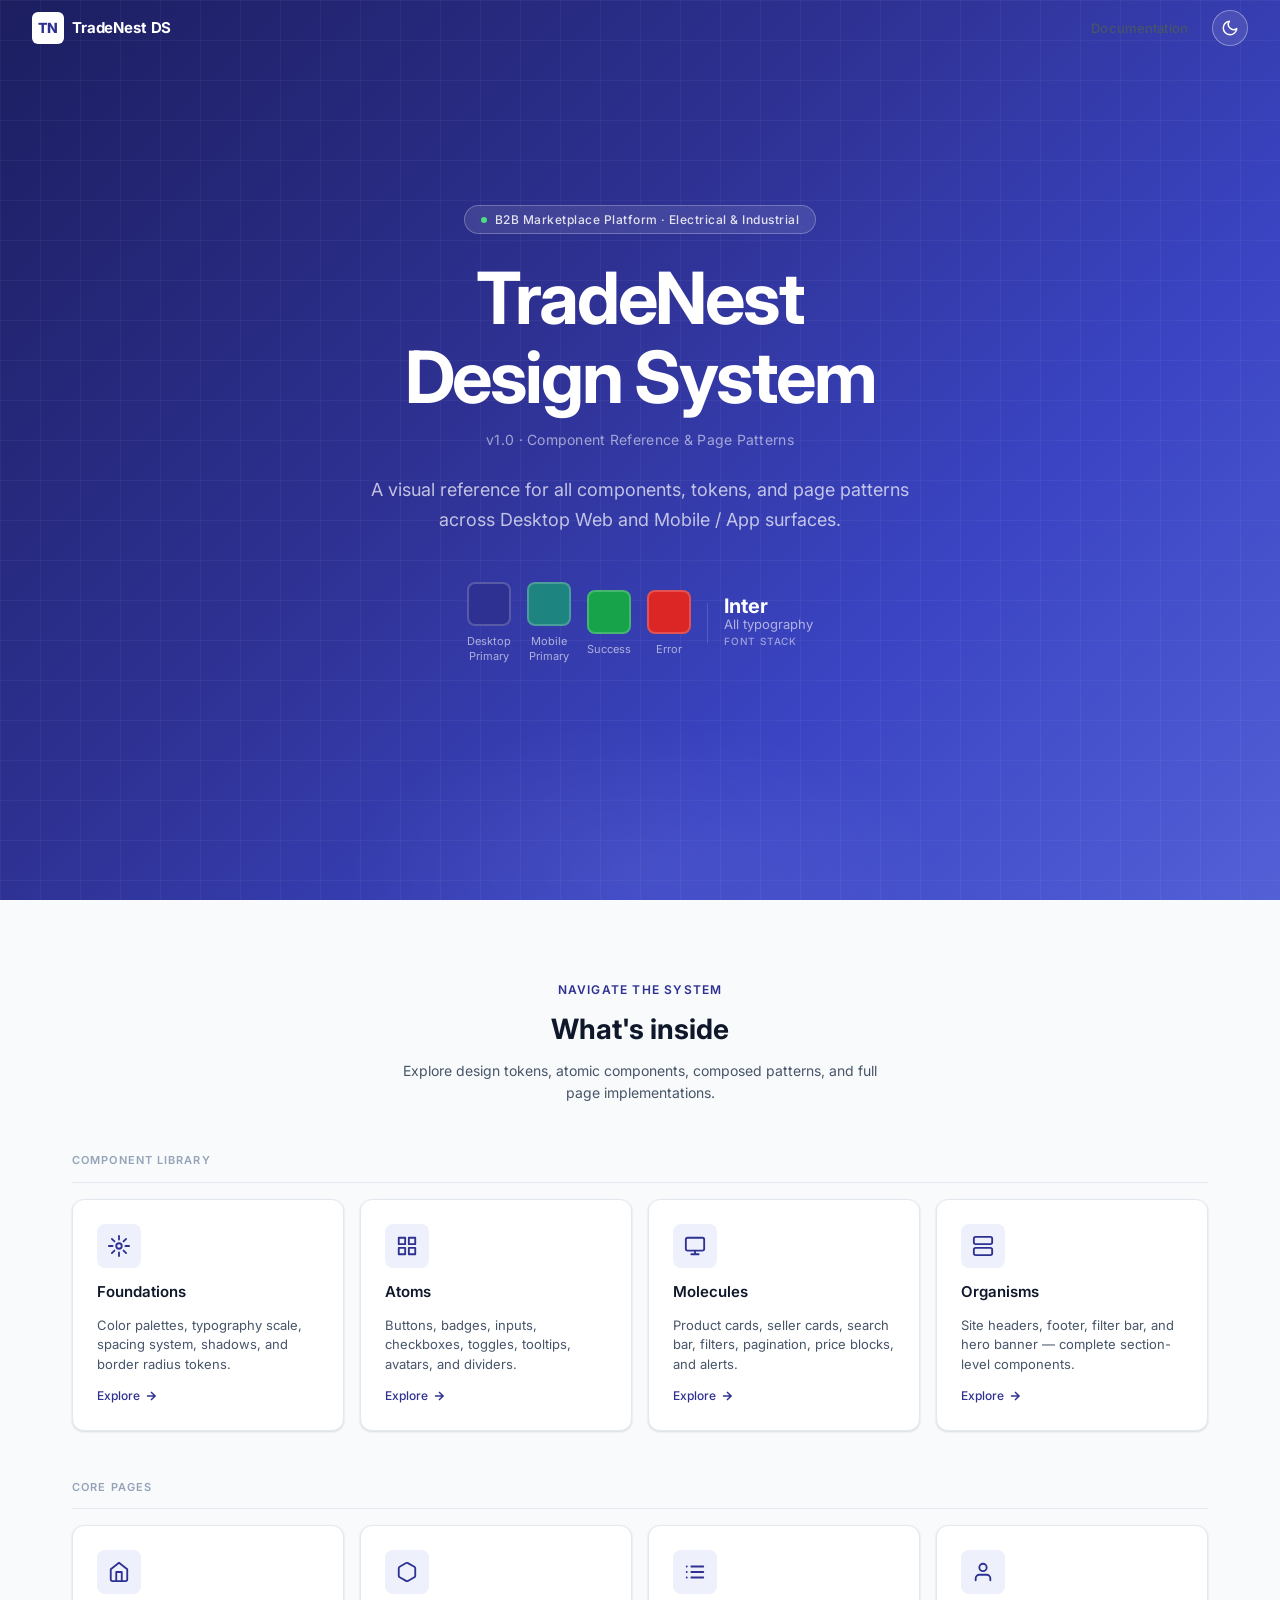
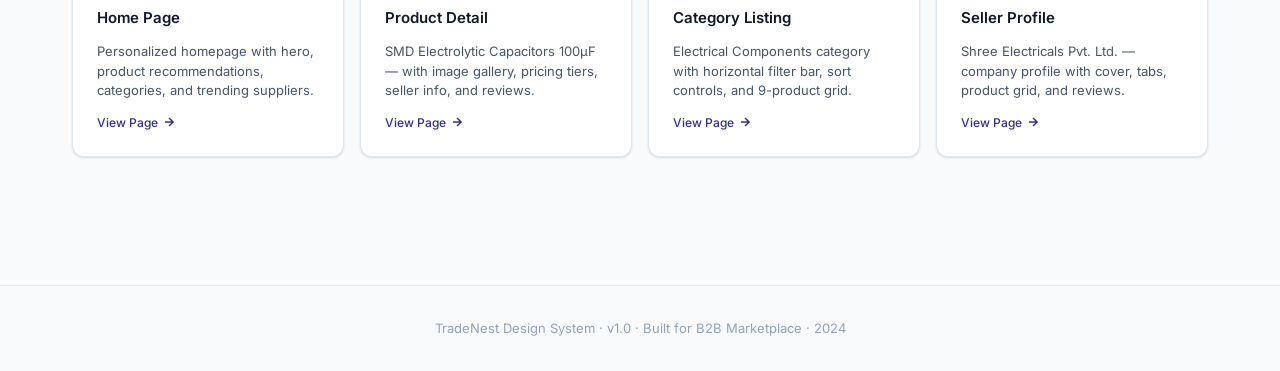
==== index.html @ 44600feb "Design System v1.0" ====
<!DOCTYPE html>
<html lang="en">
<head>
  <meta charset="UTF-8" />
  <meta name="viewport" content="width=device-width, initial-scale=1.0" />
  <title>TradeNest Design System v1.0</title>
  <link rel="stylesheet" href="shared/tokens.css" />
  <style>
    /* ── Cover page styles ─────────────────────────────── */
    body {
      min-height: 100vh;
      display: flex;
      flex-direction: column;
    }

    /* Top bar */
    .cover-bar {
      position: fixed;
      top: 0; left: 0; right: 0;
      height: 56px;
      background: transparent;
      display: flex;
      align-items: center;
      justify-content: space-between;
      padding: 0 var(--space-8);
      z-index: 100;
    }

    .cover-bar-logo {
      display: flex;
      align-items: center;
      gap: var(--space-2);
      text-decoration: none;
    }

    .cover-bar-logo-icon {
      width: 32px; height: 32px;
      background: #fff;
      border-radius: var(--radius-md);
      display: flex; align-items: center; justify-content: center;
      font-family: var(--font-heading);
      font-size: 14px; font-weight: 800;
      color: var(--color-primary);
    }

    .cover-bar-logo-text {
      font-family: var(--font-heading);
      font-size: 15px; font-weight: 700;
      color: #fff;
      letter-spacing: -0.01em;
    }

    .cover-bar-right {
      display: flex;
      align-items: center;
      gap: var(--space-3);
    }

    .cover-theme-toggle {
      width: 36px; height: 36px;
      border-radius: var(--radius-full);
      border: 1.5px solid rgba(255,255,255,0.35);
      background: rgba(255,255,255,0.1);
      color: #fff;
      display: flex; align-items: center; justify-content: center;
      cursor: pointer;
      transition: all var(--transition-fast);
      backdrop-filter: blur(4px);
    }

    .cover-theme-toggle:hover {
      background: rgba(255,255,255,0.2);
    }

    /* Hero */
    .cover-hero {
      min-height: 100vh;
      background: linear-gradient(135deg, #1c1e60 0%, #2e3192 40%, #3b45c4 70%, #5360d6 100%);
      display: flex;
      flex-direction: column;
      align-items: center;
      justify-content: center;
      text-align: center;
      padding: var(--space-20) var(--space-8) var(--space-12);
      position: relative;
      overflow: hidden;
    }

    /* Background grid decoration */
    .cover-hero::before {
      content: '';
      position: absolute;
      inset: 0;
      background-image:
        linear-gradient(rgba(255,255,255,0.04) 1px, transparent 1px),
        linear-gradient(90deg, rgba(255,255,255,0.04) 1px, transparent 1px);
      background-size: 40px 40px;
    }

    .cover-hero::after {
      content: '';
      position: absolute;
      bottom: -120px; left: 50%; transform: translateX(-50%);
      width: 600px; height: 300px;
      background: radial-gradient(ellipse, rgba(255,255,255,0.06) 0%, transparent 70%);
      border-radius: 50%;
    }

    .cover-badge {
      display: inline-flex;
      align-items: center;
      gap: var(--space-2);
      padding: var(--space-1) var(--space-4);
      border-radius: var(--radius-full);
      border: 1px solid rgba(255,255,255,0.25);
      background: rgba(255,255,255,0.1);
      font-size: 12px;
      font-weight: 500;
      color: rgba(255,255,255,0.85);
      letter-spacing: 0.04em;
      margin-bottom: var(--space-6);
      backdrop-filter: blur(4px);
      position: relative;
    }

    .cover-badge-dot {
      width: 6px; height: 6px;
      border-radius: 50%;
      background: #4ade80;
      animation: pulse 2s ease-in-out infinite;
    }

    @keyframes pulse {
      0%, 100% { opacity: 1; transform: scale(1); }
      50% { opacity: 0.6; transform: scale(0.85); }
    }

    .cover-title {
      font-family: var(--font-heading);
      font-size: clamp(40px, 6vw, 72px);
      font-weight: 700;
      color: #fff;
      letter-spacing: -0.03em;
      line-height: 1.1;
      margin-bottom: var(--space-3);
      position: relative;
    }

    .cover-version {
      font-size: 14px;
      font-weight: 400;
      color: rgba(255,255,255,0.55);
      letter-spacing: 0.02em;
      margin-bottom: var(--space-6);
      font-family: var(--font-body);
      position: relative;
    }

    .cover-subtitle {
      font-size: clamp(15px, 1.5vw, 18px);
      color: rgba(255,255,255,0.7);
      max-width: 560px;
      line-height: 1.65;
      margin-bottom: var(--space-12);
      font-family: var(--font-body);
      position: relative;
    }

    /* Token preview strip */
    .token-strip {
      display: flex;
      align-items: center;
      gap: var(--space-4);
      margin-bottom: var(--space-16);
      flex-wrap: wrap;
      justify-content: center;
      position: relative;
    }

    .token-swatch {
      display: flex;
      flex-direction: column;
      align-items: center;
      gap: var(--space-2);
    }

    .token-swatch-color {
      width: 44px; height: 44px;
      border-radius: var(--radius-lg);
      border: 2px solid rgba(255,255,255,0.2);
    }

    .token-swatch-label {
      font-size: 11px;
      color: rgba(255,255,255,0.6);
      font-family: var(--font-body);
      text-align: center;
      line-height: 1.3;
    }

    .token-strip-divider {
      width: 1px; height: 40px;
      background: rgba(255,255,255,0.15);
    }

    .token-type-sample {
      display: flex;
      flex-direction: column;
      align-items: flex-start;
      gap: 2px;
    }

    .token-type-h {
      font-family: var(--font-heading);
      font-size: 20px;
      font-weight: 700;
      color: #fff;
      line-height: 1;
    }

    .token-type-b {
      font-family: var(--font-body);
      font-size: 13px;
      color: rgba(255,255,255,0.6);
      line-height: 1;
    }

    .token-type-l {
      font-family: var(--font-body);
      font-size: 10px;
      font-weight: 500;
      letter-spacing: 0.08em;
      text-transform: uppercase;
      color: rgba(255,255,255,0.5);
    }

    /* Section grid */
    .cover-grid-section {
      padding: var(--space-20) var(--space-8);
      max-width: 1200px;
      margin: 0 auto;
      width: 100%;
    }

    .cover-grid-header {
      text-align: center;
      margin-bottom: var(--space-12);
    }

    .cover-grid-eyebrow {
      font-size: 12px;
      font-weight: 600;
      text-transform: uppercase;
      letter-spacing: 0.1em;
      color: var(--color-primary);
      margin-bottom: var(--space-3);
      font-family: var(--font-body);
    }

    .cover-grid-title {
      font-family: var(--font-heading);
      font-size: var(--text-h2);
      font-weight: 700;
      color: var(--text-primary);
      margin-bottom: var(--space-3);
    }

    .cover-grid-desc {
      color: var(--text-secondary);
      font-size: var(--text-body-m);
      max-width: 480px;
      margin: 0 auto;
    }

    .cover-section-label {
      font-size: 11px;
      font-weight: 600;
      text-transform: uppercase;
      letter-spacing: 0.1em;
      color: var(--text-muted);
      margin-bottom: var(--space-4);
      font-family: var(--font-body);
      padding-bottom: var(--space-3);
      border-bottom: 1px solid var(--border);
    }

    .cover-cards-grid {
      display: grid;
      grid-template-columns: repeat(4, 1fr);
      gap: var(--space-4);
      margin-bottom: var(--space-12);
    }

    .cover-card {
      background: var(--bg-card);
      border: 1px solid var(--border);
      border-radius: var(--radius-xl);
      padding: var(--space-6);
      text-decoration: none;
      display: flex;
      flex-direction: column;
      gap: var(--space-3);
      transition: all var(--transition-fast);
      box-shadow: var(--shadow-sm);
    }

    .cover-card:hover {
      text-decoration: none;
      transform: translateY(-2px);
      box-shadow: var(--shadow-md);
      border-color: var(--color-primary-200);
    }

    .cover-card-icon {
      width: 44px; height: 44px;
      border-radius: var(--radius-lg);
      background: var(--color-primary-50);
      display: flex; align-items: center; justify-content: center;
      color: var(--color-primary);
      flex-shrink: 0;
    }

    .cover-card-title {
      font-family: var(--font-heading);
      font-size: 15px;
      font-weight: 600;
      color: var(--text-primary);
    }

    .cover-card-desc {
      font-size: 13px;
      color: var(--text-secondary);
      line-height: 1.5;
      flex: 1;
    }

    .cover-card-arrow {
      display: flex;
      align-items: center;
      gap: var(--space-1);
      font-size: 12px;
      font-weight: 500;
      color: var(--color-primary);
      margin-top: auto;
    }

    /* Page footer */
    .cover-footer {
      padding: var(--space-8);
      border-top: 1px solid var(--border);
      text-align: center;
      color: var(--text-muted);
      font-size: 13px;
    }

    [data-theme="dark"] .cover-theme-toggle {
      border-color: var(--border);
      background: var(--bg-subtle);
      color: var(--text-secondary);
    }

    [data-theme="dark"] .cover-card-icon {
      background: rgba(46,49,146,0.18);
    }

    @media (max-width: 900px) {
      .cover-cards-grid {
        grid-template-columns: repeat(2, 1fr);
      }
    }

    @media (max-width: 560px) {
      .cover-cards-grid {
        grid-template-columns: 1fr;
      }
      .token-strip {
        gap: var(--space-3);
      }
    }
  </style>
</head>
<body>

  <!-- Top Bar -->
  <header class="cover-bar">
    <a href="index.html" class="cover-bar-logo">
      <div class="cover-bar-logo-icon">TN</div>
      <span class="cover-bar-logo-text">TradeNest DS</span>
    </a>
    <div class="cover-bar-right">
      <a href="design-tokens.html" style="font-size:13px;font-weight:500;color:var(--text-secondary);text-decoration:none;margin-right:12px;letter-spacing:0.01em;" onmouseover="this.style.color='var(--color-primary)'" onmouseout="this.style.color='var(--text-secondary)'">Documentation</a>
      <button class="cover-theme-toggle" id="ds-theme-toggle" title="Toggle theme">
        <svg width="18" height="18" viewBox="0 0 24 24" fill="none" stroke="currentColor" stroke-width="2" stroke-linecap="round" stroke-linejoin="round"><path d="M21 12.79A9 9 0 1 1 11.21 3 7 7 0 0 0 21 12.79z"/></svg>
      </button>
    </div>
  </header>

  <!-- Hero -->
  <section class="cover-hero">
    <div class="cover-badge">
      <span class="cover-badge-dot"></span>
      B2B Marketplace Platform · Electrical & Industrial
    </div>

    <h1 class="cover-title">TradeNest<br/>Design System</h1>
    <p class="cover-version">v1.0 · Component Reference & Page Patterns</p>
    <p class="cover-subtitle">
      A visual reference for all components, tokens, and page patterns across
      Desktop Web and Mobile / App surfaces.
    </p>

    <!-- Token preview strip -->
    <div class="token-strip">
      <div class="token-swatch">
        <div class="token-swatch-color" style="background:#2e3192;"></div>
        <span class="token-swatch-label">Desktop<br/>Primary</span>
      </div>
      <div class="token-swatch">
        <div class="token-swatch-color" style="background:#1d8480;"></div>
        <span class="token-swatch-label">Mobile<br/>Primary</span>
      </div>
      <div class="token-swatch">
        <div class="token-swatch-color" style="background:#16a34a;"></div>
        <span class="token-swatch-label">Success</span>
      </div>
      <div class="token-swatch">
        <div class="token-swatch-color" style="background:#dc2626;"></div>
        <span class="token-swatch-label">Error</span>
      </div>

      <div class="token-strip-divider"></div>

      <div class="token-type-sample">
        <span class="token-type-h">Inter</span>
        <span class="token-type-b">All typography</span>
        <span class="token-type-l">Font Stack</span>
      </div>
    </div>
  </section>

  <!-- Section Cards Grid -->
  <main class="cover-grid-section">
    <div class="cover-grid-header">
      <div class="cover-grid-eyebrow">Navigate the system</div>
      <h2 class="cover-grid-title">What's inside</h2>
      <p class="cover-grid-desc">Explore design tokens, atomic components, composed patterns, and full page implementations.</p>
    </div>

    <!-- Component Library -->
    <p class="cover-section-label">Component Library</p>
    <div class="cover-cards-grid">

      <a href="components/foundations.html" class="cover-card">
        <div class="cover-card-icon">
          <svg width="22" height="22" viewBox="0 0 24 24" fill="none" stroke="currentColor" stroke-width="2" stroke-linecap="round" stroke-linejoin="round"><circle cx="12" cy="12" r="3"/><path d="M12 1v4M12 19v4M4.22 4.22l2.83 2.83M16.95 16.95l2.83 2.83M1 12h4M19 12h4M4.22 19.78l2.83-2.83M16.95 7.05l2.83-2.83"/></svg>
        </div>
        <div class="cover-card-title">Foundations</div>
        <div class="cover-card-desc">Color palettes, typography scale, spacing system, shadows, and border radius tokens.</div>
        <div class="cover-card-arrow">
          Explore
          <svg width="14" height="14" viewBox="0 0 24 24" fill="none" stroke="currentColor" stroke-width="2.5"><path d="M5 12h14M12 5l7 7-7 7"/></svg>
        </div>
      </a>

      <a href="components/atoms.html" class="cover-card">
        <div class="cover-card-icon">
          <svg width="22" height="22" viewBox="0 0 24 24" fill="none" stroke="currentColor" stroke-width="2" stroke-linecap="round" stroke-linejoin="round"><rect x="3" y="3" width="7" height="7"/><rect x="14" y="3" width="7" height="7"/><rect x="14" y="14" width="7" height="7"/><rect x="3" y="14" width="7" height="7"/></svg>
        </div>
        <div class="cover-card-title">Atoms</div>
        <div class="cover-card-desc">Buttons, badges, inputs, checkboxes, toggles, tooltips, avatars, and dividers.</div>
        <div class="cover-card-arrow">
          Explore
          <svg width="14" height="14" viewBox="0 0 24 24" fill="none" stroke="currentColor" stroke-width="2.5"><path d="M5 12h14M12 5l7 7-7 7"/></svg>
        </div>
      </a>

      <a href="components/molecules.html" class="cover-card">
        <div class="cover-card-icon">
          <svg width="22" height="22" viewBox="0 0 24 24" fill="none" stroke="currentColor" stroke-width="2" stroke-linecap="round" stroke-linejoin="round"><rect x="2" y="3" width="20" height="14" rx="2"/><path d="M8 21h8M12 17v4"/></svg>
        </div>
        <div class="cover-card-title">Molecules</div>
        <div class="cover-card-desc">Product cards, seller cards, search bar, filters, pagination, price blocks, and alerts.</div>
        <div class="cover-card-arrow">
          Explore
          <svg width="14" height="14" viewBox="0 0 24 24" fill="none" stroke="currentColor" stroke-width="2.5"><path d="M5 12h14M12 5l7 7-7 7"/></svg>
        </div>
      </a>

      <a href="components/organisms.html" class="cover-card">
        <div class="cover-card-icon">
          <svg width="22" height="22" viewBox="0 0 24 24" fill="none" stroke="currentColor" stroke-width="2" stroke-linecap="round" stroke-linejoin="round"><rect x="2" y="2" width="20" height="8" rx="2"/><rect x="2" y="14" width="20" height="8" rx="2"/></svg>
        </div>
        <div class="cover-card-title">Organisms</div>
        <div class="cover-card-desc">Site headers, footer, filter bar, and hero banner — complete section-level components.</div>
        <div class="cover-card-arrow">
          Explore
          <svg width="14" height="14" viewBox="0 0 24 24" fill="none" stroke="currentColor" stroke-width="2.5"><path d="M5 12h14M12 5l7 7-7 7"/></svg>
        </div>
      </a>

    </div>

    <!-- Core Pages -->
    <p class="cover-section-label">Core Pages</p>
    <div class="cover-cards-grid">

      <a href="pages/homepage.html" class="cover-card">
        <div class="cover-card-icon">
          <svg width="22" height="22" viewBox="0 0 24 24" fill="none" stroke="currentColor" stroke-width="2" stroke-linecap="round" stroke-linejoin="round"><path d="M3 9l9-7 9 7v11a2 2 0 0 1-2 2H5a2 2 0 0 1-2-2z"/><polyline points="9 22 9 12 15 12 15 22"/></svg>
        </div>
        <div class="cover-card-title">Home Page</div>
        <div class="cover-card-desc">Personalized homepage with hero, product recommendations, categories, and trending suppliers.</div>
        <div class="cover-card-arrow">
          View Page
          <svg width="14" height="14" viewBox="0 0 24 24" fill="none" stroke="currentColor" stroke-width="2.5"><path d="M5 12h14M12 5l7 7-7 7"/></svg>
        </div>
      </a>

      <a href="pages/pdp.html" class="cover-card">
        <div class="cover-card-icon">
          <svg width="22" height="22" viewBox="0 0 24 24" fill="none" stroke="currentColor" stroke-width="2" stroke-linecap="round" stroke-linejoin="round"><path d="M21 16V8a2 2 0 0 0-1-1.73l-7-4a2 2 0 0 0-2 0l-7 4A2 2 0 0 0 3 8v8a2 2 0 0 0 1 1.73l7 4a2 2 0 0 0 2 0l7-4A2 2 0 0 0 21 16z"/></svg>
        </div>
        <div class="cover-card-title">Product Detail</div>
        <div class="cover-card-desc">SMD Electrolytic Capacitors 100µF — with image gallery, pricing tiers, seller info, and reviews.</div>
        <div class="cover-card-arrow">
          View Page
          <svg width="14" height="14" viewBox="0 0 24 24" fill="none" stroke="currentColor" stroke-width="2.5"><path d="M5 12h14M12 5l7 7-7 7"/></svg>
        </div>
      </a>

      <a href="pages/category.html" class="cover-card">
        <div class="cover-card-icon">
          <svg width="22" height="22" viewBox="0 0 24 24" fill="none" stroke="currentColor" stroke-width="2" stroke-linecap="round" stroke-linejoin="round"><line x1="8" y1="6" x2="21" y2="6"/><line x1="8" y1="12" x2="21" y2="12"/><line x1="8" y1="18" x2="21" y2="18"/><line x1="3" y1="6" x2="3.01" y2="6"/><line x1="3" y1="12" x2="3.01" y2="12"/><line x1="3" y1="18" x2="3.01" y2="18"/></svg>
        </div>
        <div class="cover-card-title">Category Listing</div>
        <div class="cover-card-desc">Electrical Components category with horizontal filter bar, sort controls, and 9-product grid.</div>
        <div class="cover-card-arrow">
          View Page
          <svg width="14" height="14" viewBox="0 0 24 24" fill="none" stroke="currentColor" stroke-width="2.5"><path d="M5 12h14M12 5l7 7-7 7"/></svg>
        </div>
      </a>

      <a href="pages/seller-profile.html" class="cover-card">
        <div class="cover-card-icon">
          <svg width="22" height="22" viewBox="0 0 24 24" fill="none" stroke="currentColor" stroke-width="2" stroke-linecap="round" stroke-linejoin="round"><path d="M20 21v-2a4 4 0 0 0-4-4H8a4 4 0 0 0-4 4v2"/><circle cx="12" cy="7" r="4"/></svg>
        </div>
        <div class="cover-card-title">Seller Profile</div>
        <div class="cover-card-desc">Shree Electricals Pvt. Ltd. — company profile with cover, tabs, product grid, and reviews.</div>
        <div class="cover-card-arrow">
          View Page
          <svg width="14" height="14" viewBox="0 0 24 24" fill="none" stroke="currentColor" stroke-width="2.5"><path d="M5 12h14M12 5l7 7-7 7"/></svg>
        </div>
      </a>

    </div>
  </main>

  <footer class="cover-footer">
    <p>TradeNest Design System · v1.0 · Built for B2B Marketplace · 2024</p>
  </footer>

  <script>
    // Standalone theme toggle for cover page
    (function() {
      const root = document.documentElement;
      const saved = localStorage.getItem('ds-theme') || 'light';
      root.setAttribute('data-theme', saved);

      const btn = document.getElementById('ds-theme-toggle');
      if (!btn) return;

      updateIcon(saved);

      btn.addEventListener('click', function() {
        const current = root.getAttribute('data-theme');
        const next = current === 'dark' ? 'light' : 'dark';
        root.setAttribute('data-theme', next);
        localStorage.setItem('ds-theme', next);
        updateIcon(next);
      });

      function updateIcon(theme) {
        if (theme === 'dark') {
          btn.innerHTML = '<svg width="18" height="18" viewBox="0 0 24 24" fill="none" stroke="currentColor" stroke-width="2" stroke-linecap="round" stroke-linejoin="round"><circle cx="12" cy="12" r="5"/><line x1="12" y1="1" x2="12" y2="3"/><line x1="12" y1="21" x2="12" y2="23"/><line x1="4.22" y1="4.22" x2="5.64" y2="5.64"/><line x1="18.36" y1="18.36" x2="19.78" y2="19.78"/><line x1="1" y1="12" x2="3" y2="12"/><line x1="21" y1="12" x2="23" y2="12"/><line x1="4.22" y1="19.78" x2="5.64" y2="18.36"/><line x1="18.36" y1="5.64" x2="19.78" y2="4.22"/></svg>';
          btn.style.borderColor = 'rgba(255,255,255,0.35)';
          btn.style.background = 'rgba(255,255,255,0.1)';
          btn.style.color = '#fff';
        } else {
          btn.innerHTML = '<svg width="18" height="18" viewBox="0 0 24 24" fill="none" stroke="currentColor" stroke-width="2" stroke-linecap="round" stroke-linejoin="round"><path d="M21 12.79A9 9 0 1 1 11.21 3 7 7 0 0 0 21 12.79z"/></svg>';
          btn.style.borderColor = 'rgba(255,255,255,0.35)';
          btn.style.background = 'rgba(255,255,255,0.1)';
          btn.style.color = '#fff';
        }
      }
    })();
  </script>
</body>
</html>
---- shared/tokens.css ----
/* ============================================================
   TradeNest Design System — Design Tokens
   tokens.css
   ============================================================ */

@import url('https://fonts.googleapis.com/css2?family=Inter:wght@300;400;500;600;700&display=swap');

:root {
  /* ===================================================
     COLOR — DESKTOP PRIMARY (Indigo)
     =================================================== */
  --color-primary: #2e3192;
  --color-primary-50:  #eef0fb;
  --color-primary-100: #d4d7f5;
  --color-primary-200: #a9afeb;
  --color-primary-300: #7e88e0;
  --color-primary-400: #5360d6;
  --color-primary-500: #3b45c4;
  --color-primary-600: #2e3192;
  --color-primary-700: #252880;
  --color-primary-800: #1c1e60;
  --color-primary-900: #131540;

  /* ===================================================
     COLOR — MOBILE PRIMARY (Teal) — reference vars
     (activated via .surface-mobile override below)
     =================================================== */
  --color-primary-m-50:  #e6f4f4;
  --color-primary-m-100: #b3dfde;
  --color-primary-m-200: #80cac9;
  --color-primary-m-300: #4db5b3;
  --color-primary-m-400: #26a09e;
  --color-primary-m-500: #1d8480;
  --color-primary-m-600: #177b77;
  --color-primary-m-700: #11716d;
  --color-primary-m-800: #0b6360;
  --color-primary-m-900: #074f4d;

  /* ===================================================
     COLOR — SEMANTIC
     =================================================== */
  --color-success:    #16a34a;
  --color-success-bg: #dcfce7;
  --color-warning:    #d97706;
  --color-warning-bg: #fef3c7;
  --color-error:      #dc2626;
  --color-error-bg:   #fee2e2;
  --color-info:       #0284c7;
  --color-info-bg:    #e0f2fe;

  /* ===================================================
     COLOR — NEUTRAL GRAYS
     =================================================== */
  --neutral-50:  #f8fafc;
  --neutral-100: #f1f5f9;
  --neutral-200: #e2e8f0;
  --neutral-300: #cbd5e1;
  --neutral-400: #94a3b8;
  --neutral-500: #64748b;
  --neutral-600: #475569;
  --neutral-700: #334155;
  --neutral-800: #1e293b;
  --neutral-900: #0f172a;

  /* ===================================================
     SURFACE — LIGHT THEME (default)
     =================================================== */
  --bg-page:        #f8fafc;
  --bg-card:        #ffffff;
  --bg-subtle:      #f1f5f9;
  --border:         #e2e8f0;
  --divider:        #f1f5f9;
  --text-primary:   #0f172a;
  --text-secondary: #475569;
  --text-muted:     #94a3b8;

  /* ===================================================
     SPACING — 8pt grid
     =================================================== */
  --space-1:  4px;
  --space-2:  8px;
  --space-3:  12px;
  --space-4:  16px;
  --space-5:  20px;
  --space-6:  24px;
  --space-8:  32px;
  --space-10: 40px;
  --space-12: 48px;
  --space-16: 64px;
  --space-20: 80px;

  /* ===================================================
     BORDER RADIUS
     =================================================== */
  --radius-xs:   2px;
  --radius-sm:   4px;
  --radius-md:   6px;
  --radius-lg:   8px;
  --radius-xl:   12px;
  --radius-2xl:  16px;
  --radius-full: 9999px;

  /* ===================================================
     SHADOWS
     =================================================== */
  --shadow-sm: 0 1px 3px rgba(0,0,0,0.08), 0 1px 2px rgba(0,0,0,0.06);
  --shadow-md: 0 4px 12px rgba(0,0,0,0.12), 0 2px 6px rgba(0,0,0,0.08);
  --shadow-lg: 0 12px 24px rgba(0,0,0,0.12), 0 4px 8px rgba(0,0,0,0.06);

  /* ===================================================
     TYPOGRAPHY
     =================================================== */
  --font-heading: 'Inter', sans-serif;
  --font-body:    'Inter', sans-serif;

  /* Type scale */
  --text-display: 48px;
  --text-h1:      36px;
  --text-h2:      28px;
  --text-h3:      22px;
  --text-h4:      18px;
  --text-body-l:  16px;
  --text-body-m:  14px;
  --text-body-s:  13px;
  --text-caption: 12px;
  --text-label:   12px;
  --text-overline:11px;

  /* Font weights */
  --font-weight-regular:  400;
  --font-weight-medium:   500;
  --font-weight-semibold: 600;
  --font-weight-bold:     700;
  --font-weight-cta:      var(--font-weight-semibold); /* primary action labels */

  /* Line heights */
  --lh-display: 56px;
  --lh-h1:      44px;
  --lh-h2:      36px;
  --lh-h3:      30px;
  --lh-h4:      26px;
  --lh-body:    1.6;
  --lh-tight:   1.3;

  /* ===================================================
     TRANSITIONS
     =================================================== */
  --transition-fast:   150ms ease;
  --transition-normal: 250ms ease;
  --transition-slow:   400ms ease;

  /* ===================================================
     Z-INDEX SCALE
     =================================================== */
  --z-base:    0;
  --z-raised:  10;
  --z-dropdown:100;
  --z-sticky:  200;
  --z-overlay: 300;
  --z-modal:   400;
  --z-toast:   500;
}

/* ===================================================
   DARK THEME
   =================================================== */
[data-theme="dark"] {
  --bg-page:        #0f0f0f;
  --bg-card:        #1a1a1a;
  --bg-subtle:      #141414;
  --border:         #262626;
  --divider:        #1f1f1f;
  --text-primary:   #ededed;
  --text-secondary: #a3a3a3;
  --text-muted:     #888888;

  --shadow-sm: 0 1px 3px rgba(0,0,0,0.3);
  --shadow-md: 0 4px 12px rgba(0,0,0,0.4);
  --shadow-lg: 0 12px 24px rgba(0,0,0,0.5);
}

/* ===================================================
   MOBILE / APP SURFACE OVERRIDE
   =================================================== */
.surface-mobile {
  --color-primary:     #1d8480;
  --color-primary-50:  #e6f4f4;
  --color-primary-100: #b3dfde;
  --color-primary-200: #80cac9;
  --color-primary-300: #4db5b3;
  --color-primary-400: #26a09e;
  --color-primary-500: #1d8480;
  --color-primary-600: #177b77;
  --color-primary-700: #11716d;
  --color-primary-800: #0b6360;
  --color-primary-900: #074f4d;
}

/* ===================================================
   GLOBAL BASE RESET & TYPOGRAPHY
   =================================================== */
*, *::before, *::after {
  box-sizing: border-box;
  margin: 0;
  padding: 0;
}

html {
  font-size: 16px;
  -webkit-font-smoothing: antialiased;
  -moz-osx-font-smoothing: grayscale;
}

body {
  font-family: var(--font-body);
  font-size: var(--text-body-m);
  line-height: var(--lh-body);
  color: var(--text-primary);
  background-color: var(--bg-page);
  transition: background-color var(--transition-normal), color var(--transition-normal);
}

h1, h2, h3, h4, h5, h6 {
  font-family: var(--font-heading);
  line-height: var(--lh-tight);
  color: var(--text-primary);
}

a {
  color: var(--color-primary);
  text-decoration: none;
}

a:hover {
  text-decoration: underline;
}

img {
  max-width: 100%;
  display: block;
}

/* ===================================================
   DESIGNER ANNOTATION CALLOUT
   =================================================== */
.ds-annotation {
  background: var(--color-primary-50);
  border-left: 3px solid var(--color-primary);
  border-radius: 0 var(--radius-md) var(--radius-md) 0;
  padding: var(--space-3) var(--space-4);
  margin-bottom: var(--space-6);
  font-style: italic;
  color: var(--text-secondary);
  font-size: var(--text-body-s);
  font-family: var(--font-body);
}

.ds-annotation-label {
  display: inline-block;
  font-weight: 600;
  font-style: normal;
  font-size: var(--text-caption);
  text-transform: uppercase;
  letter-spacing: 0.06em;
  color: var(--color-primary);
  margin-bottom: 2px;
  margin-right: var(--space-2);
}

[data-theme="dark"] .ds-annotation {
  background: rgba(46, 49, 146, 0.12);
}

/* ===================================================
   DS SECTION WRAPPER
   =================================================== */
.ds-section {
  padding: var(--space-12) 0;
  border-bottom: 1px solid var(--border);
}

.ds-section:last-child {
  border-bottom: none;
}

.ds-section-title {
  font-family: var(--font-heading);
  font-size: var(--text-h2);
  font-weight: 700;
  color: var(--text-primary);
  margin-bottom: var(--space-2);
}

.ds-section-subtitle {
  font-size: var(--text-body-m);
  color: var(--text-secondary);
  margin-bottom: var(--space-8);
}

.ds-container {
  max-width: 1280px;
  margin: 0 auto;
  padding: 0 var(--space-8);
}

.ds-label {
  font-size: var(--text-caption);
  font-weight: 500;
  text-transform: uppercase;
  letter-spacing: 0.06em;
  color: var(--text-muted);
  margin-bottom: var(--space-3);
}

.ds-row {
  display: flex;
  align-items: center;
  gap: var(--space-4);
  flex-wrap: wrap;
  margin-bottom: var(--space-4);
}

.ds-grid {
  display: grid;
  gap: var(--space-4);
}
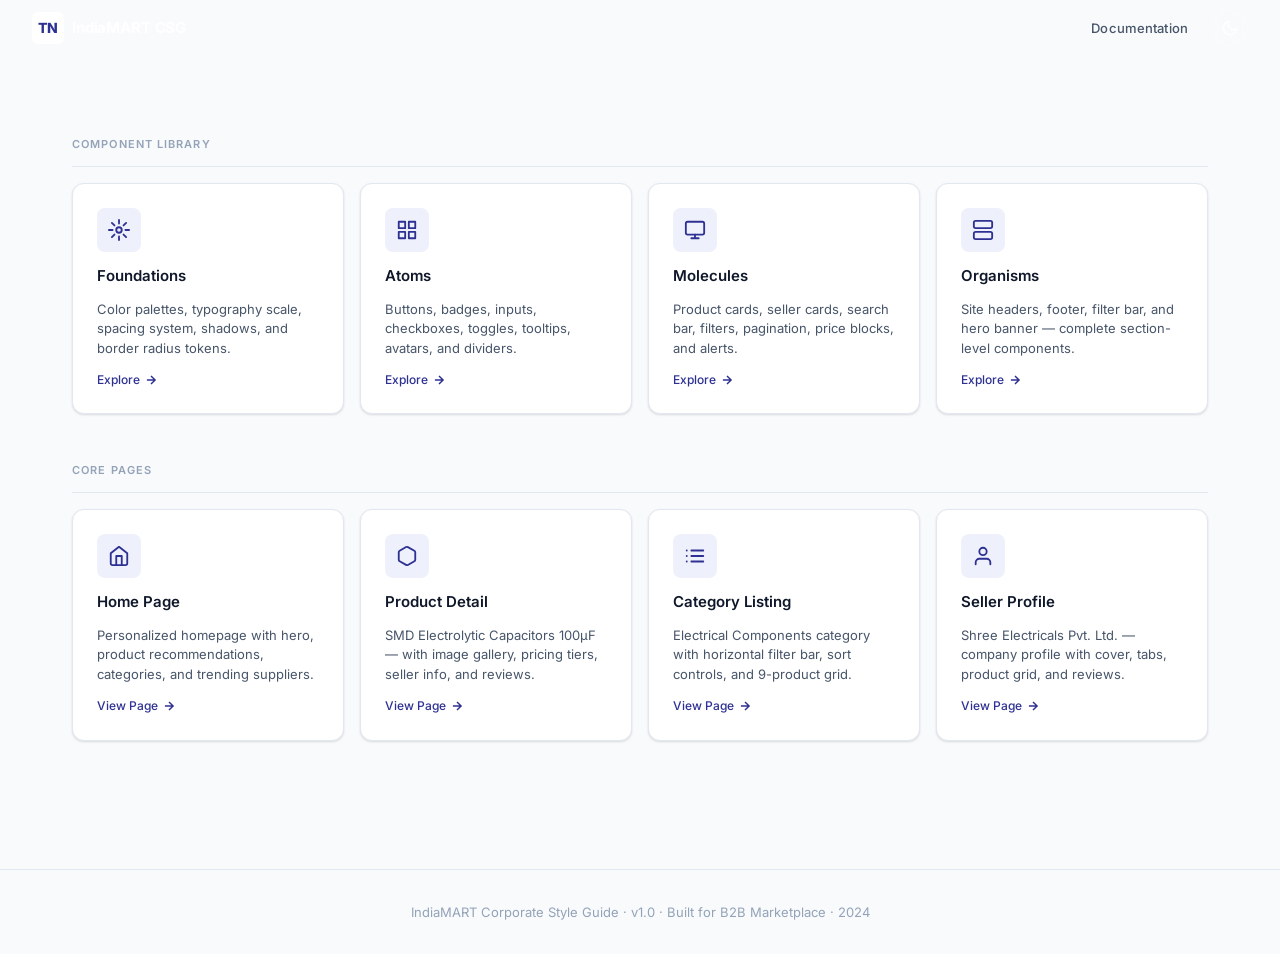
==== commit f426bab4: "changed name to Indiamart DLS. Changed how the top nav behaved. Added token documentation." ====
--- a/index.html
+++ b/index.html
@@ -3,7 +3,7 @@
 <head>
   <meta charset="UTF-8" />
   <meta name="viewport" content="width=device-width, initial-scale=1.0" />
-  <title>TradeNest Design System v1.0</title>
+  <title>IndiaMART Corporate Style Guide v1.0</title>
   <link rel="stylesheet" href="shared/tokens.css" />
   <style>
     /* ── Cover page styles ─────────────────────────────── */
@@ -11,6 +11,7 @@
       min-height: 100vh;
       display: flex;
       flex-direction: column;
+      padding-top: 56px;
     }
 
     /* Top bar */
@@ -385,7 +386,7 @@
   <header class="cover-bar">
     <a href="index.html" class="cover-bar-logo">
       <div class="cover-bar-logo-icon">TN</div>
-      <span class="cover-bar-logo-text">TradeNest DS</span>
+      <span class="cover-bar-logo-text">IndiaMART CSG</span>
     </a>
     <div class="cover-bar-right">
       <a href="design-tokens.html" style="font-size:13px;font-weight:500;color:var(--text-secondary);text-decoration:none;margin-right:12px;letter-spacing:0.01em;" onmouseover="this.style.color='var(--color-primary)'" onmouseout="this.style.color='var(--text-secondary)'">Documentation</a>
@@ -395,56 +396,8 @@
     </div>
   </header>
 
-  <!-- Hero -->
-  <section class="cover-hero">
-    <div class="cover-badge">
-      <span class="cover-badge-dot"></span>
-      B2B Marketplace Platform · Electrical & Industrial
-    </div>
-
-    <h1 class="cover-title">TradeNest<br/>Design System</h1>
-    <p class="cover-version">v1.0 · Component Reference & Page Patterns</p>
-    <p class="cover-subtitle">
-      A visual reference for all components, tokens, and page patterns across
-      Desktop Web and Mobile / App surfaces.
-    </p>
-
-    <!-- Token preview strip -->
-    <div class="token-strip">
-      <div class="token-swatch">
-        <div class="token-swatch-color" style="background:#2e3192;"></div>
-        <span class="token-swatch-label">Desktop<br/>Primary</span>
-      </div>
-      <div class="token-swatch">
-        <div class="token-swatch-color" style="background:#1d8480;"></div>
-        <span class="token-swatch-label">Mobile<br/>Primary</span>
-      </div>
-      <div class="token-swatch">
-        <div class="token-swatch-color" style="background:#16a34a;"></div>
-        <span class="token-swatch-label">Success</span>
-      </div>
-      <div class="token-swatch">
-        <div class="token-swatch-color" style="background:#dc2626;"></div>
-        <span class="token-swatch-label">Error</span>
-      </div>
-
-      <div class="token-strip-divider"></div>
-
-      <div class="token-type-sample">
-        <span class="token-type-h">Inter</span>
-        <span class="token-type-b">All typography</span>
-        <span class="token-type-l">Font Stack</span>
-      </div>
-    </div>
-  </section>
-
   <!-- Section Cards Grid -->
   <main class="cover-grid-section">
-    <div class="cover-grid-header">
-      <div class="cover-grid-eyebrow">Navigate the system</div>
-      <h2 class="cover-grid-title">What's inside</h2>
-      <p class="cover-grid-desc">Explore design tokens, atomic components, composed patterns, and full page implementations.</p>
-    </div>
 
     <!-- Component Library -->
     <p class="cover-section-label">Component Library</p>
@@ -556,7 +509,7 @@
   </main>
 
   <footer class="cover-footer">
-    <p>TradeNest Design System · v1.0 · Built for B2B Marketplace · 2024</p>
+    <p>IndiaMART Corporate Style Guide · v1.0 · Built for B2B Marketplace · 2024</p>
   </footer>
 
   <script>
--- a/shared/tokens.css
+++ b/shared/tokens.css
@@ -1,5 +1,5 @@
 /* ============================================================
-   TradeNest Design System — Design Tokens
+   IndiaMART Corporate Style Guide — Design Tokens
    tokens.css
    ============================================================ */
 
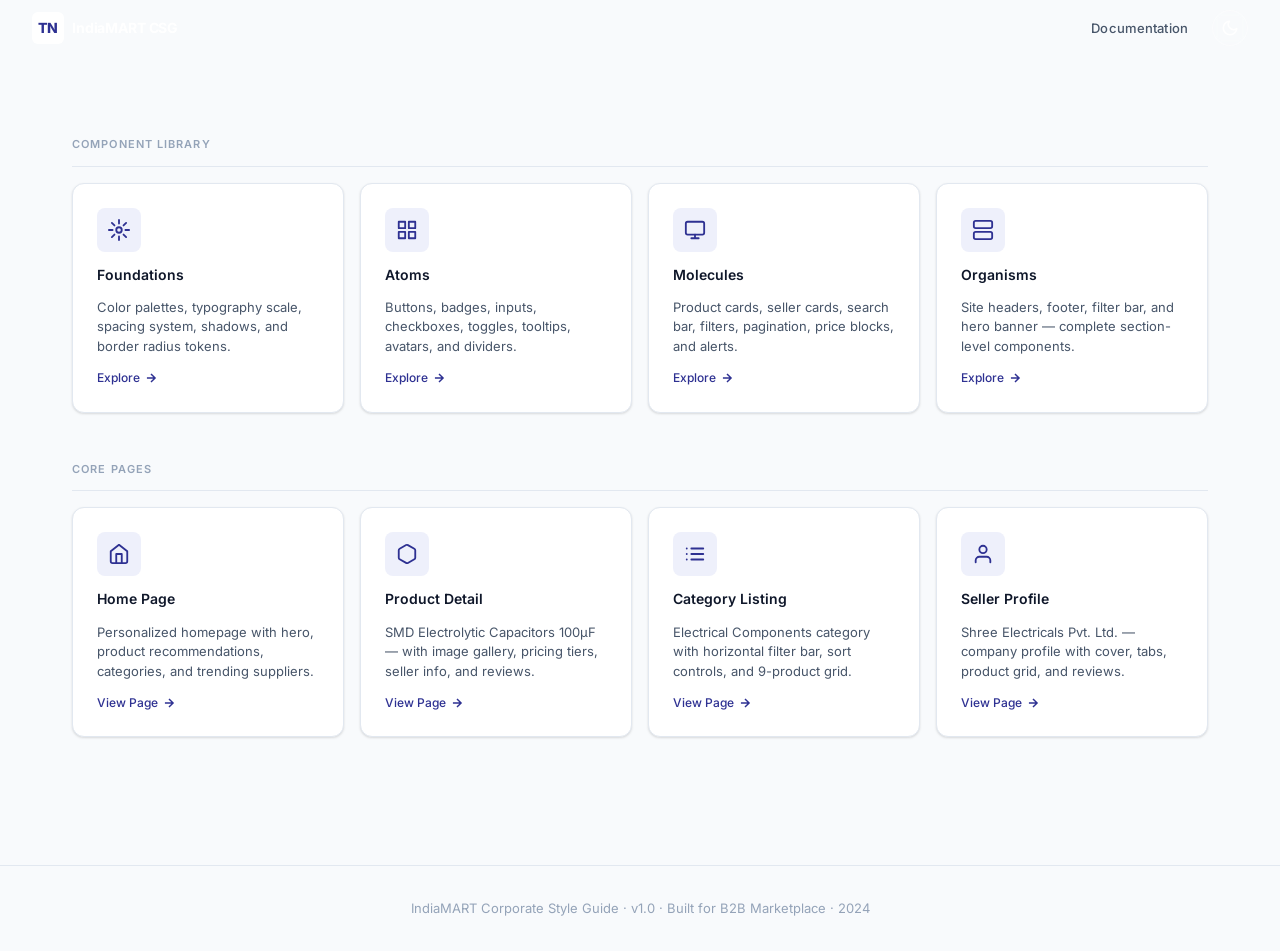
==== commit 30df2bdc: "Updated Spacing Section, Typography section and Border Radius section" ====
--- a/index.html
+++ b/index.html
@@ -40,13 +40,13 @@
       border-radius: var(--radius-md);
       display: flex; align-items: center; justify-content: center;
       font-family: var(--font-heading);
-      font-size: 14px; font-weight: 800;
+      font-size: var(--text-cta); font-weight: 800;
       color: var(--color-primary);
     }
 
     .cover-bar-logo-text {
       font-family: var(--font-heading);
-      font-size: 15px; font-weight: 700;
+      font-size: var(--text-cta); font-weight: 700;
       color: #fff;
       letter-spacing: -0.01em;
     }
@@ -115,7 +115,7 @@
       border-radius: var(--radius-full);
       border: 1px solid rgba(255,255,255,0.25);
       background: rgba(255,255,255,0.1);
-      font-size: 12px;
+      font-size: var(--text-spec);
       font-weight: 500;
       color: rgba(255,255,255,0.85);
       letter-spacing: 0.04em;
@@ -148,7 +148,7 @@
     }
 
     .cover-version {
-      font-size: 14px;
+      font-size: var(--text-cta);
       font-weight: 400;
       color: rgba(255,255,255,0.55);
       letter-spacing: 0.02em;
@@ -192,7 +192,7 @@
     }
 
     .token-swatch-label {
-      font-size: 11px;
+      font-size: var(--text-caption);
       color: rgba(255,255,255,0.6);
       font-family: var(--font-body);
       text-align: center;
@@ -213,7 +213,7 @@
 
     .token-type-h {
       font-family: var(--font-heading);
-      font-size: 20px;
+      font-size: var(--text-heading);
       font-weight: 700;
       color: #fff;
       line-height: 1;
@@ -221,14 +221,14 @@
 
     .token-type-b {
       font-family: var(--font-body);
-      font-size: 13px;
+      font-size: var(--text-body-small);
       color: rgba(255,255,255,0.6);
       line-height: 1;
     }
 
     .token-type-l {
       font-family: var(--font-body);
-      font-size: 10px;
+      font-size: var(--text-caption);
       font-weight: 500;
       letter-spacing: 0.08em;
       text-transform: uppercase;
@@ -249,7 +249,7 @@
     }
 
     .cover-grid-eyebrow {
-      font-size: 12px;
+      font-size: var(--text-spec);
       font-weight: 600;
       text-transform: uppercase;
       letter-spacing: 0.1em;
@@ -260,7 +260,7 @@
 
     .cover-grid-title {
       font-family: var(--font-heading);
-      font-size: var(--text-h2);
+      font-size: var(--text-heading);
       font-weight: 700;
       color: var(--text-primary);
       margin-bottom: var(--space-3);
@@ -268,13 +268,13 @@
 
     .cover-grid-desc {
       color: var(--text-secondary);
-      font-size: var(--text-body-m);
+      font-size: var(--text-cta);
       max-width: 480px;
       margin: 0 auto;
     }
 
     .cover-section-label {
-      font-size: 11px;
+      font-size: var(--text-caption);
       font-weight: 600;
       text-transform: uppercase;
       letter-spacing: 0.1em;
@@ -323,13 +323,13 @@
 
     .cover-card-title {
       font-family: var(--font-heading);
-      font-size: 15px;
+      font-size: var(--text-cta);
       font-weight: 600;
       color: var(--text-primary);
     }
 
     .cover-card-desc {
-      font-size: 13px;
+      font-size: var(--text-body-small);
       color: var(--text-secondary);
       line-height: 1.5;
       flex: 1;
@@ -339,7 +339,7 @@
       display: flex;
       align-items: center;
       gap: var(--space-1);
-      font-size: 12px;
+      font-size: var(--text-spec);
       font-weight: 500;
       color: var(--color-primary);
       margin-top: auto;
@@ -351,7 +351,7 @@
       border-top: 1px solid var(--border);
       text-align: center;
       color: var(--text-muted);
-      font-size: 13px;
+      font-size: var(--text-body-small);
     }
 
     [data-theme="dark"] .cover-theme-toggle {
@@ -389,7 +389,7 @@
       <span class="cover-bar-logo-text">IndiaMART CSG</span>
     </a>
     <div class="cover-bar-right">
-      <a href="design-tokens.html" style="font-size:13px;font-weight:500;color:var(--text-secondary);text-decoration:none;margin-right:12px;letter-spacing:0.01em;" onmouseover="this.style.color='var(--color-primary)'" onmouseout="this.style.color='var(--text-secondary)'">Documentation</a>
+      <a href="design-tokens.html" style="font-size:var(--text-body-small);font-weight:500;color:var(--text-secondary);text-decoration:none;margin-right:12px;letter-spacing:0.01em;" onmouseover="this.style.color='var(--color-primary)'" onmouseout="this.style.color='var(--text-secondary)'">Documentation</a>
       <button class="cover-theme-toggle" id="ds-theme-toggle" title="Toggle theme">
         <svg width="18" height="18" viewBox="0 0 24 24" fill="none" stroke="currentColor" stroke-width="2" stroke-linecap="round" stroke-linejoin="round"><path d="M21 12.79A9 9 0 1 1 11.21 3 7 7 0 0 0 21 12.79z"/></svg>
       </button>
--- a/shared/tokens.css
+++ b/shared/tokens.css
@@ -113,18 +113,16 @@
   --font-heading: 'Inter', sans-serif;
   --font-body:    'Inter', sans-serif;
 
-  /* Type scale */
-  --text-display: 48px;
-  --text-h1:      36px;
-  --text-h2:      28px;
-  --text-h3:      22px;
-  --text-h4:      18px;
-  --text-body-l:  16px;
-  --text-body-m:  14px;
-  --text-body-s:  13px;
-  --text-caption: 12px;
-  --text-label:   12px;
-  --text-overline:11px;
+  /* Type scale — Desktop (24px max to 11px min)
+     Ordered by priority: Product/Company Name (highest) → Small Textual Elements (lowest) */
+  --text-product-name:      24px;  /* Product/Company Name – highest priority, most prominent */
+  --text-heading-featured:  22px;  /* Non Hero Heading – major page/section headers */
+  --text-heading:           20px;  /* Product Name / Hero Price / Section Heading */
+  --text-body-large:        16px;  /* Text / Primary – body text, main content paragraphs */
+  --text-cta:               14px;  /* Primary Text (CTAs etc.) – button labels, call-to-action */
+  --text-body-small:        13px;  /* Subtext – descriptions, secondary information */
+  --text-spec:              12px;  /* Listing Spec / Seller Location / Fact Sheet / Pop-up */
+  --text-caption:           11px;  /* Caption – "Last Updated", timestamps, small notes */
 
   /* Font weights */
   --font-weight-regular:  400;
@@ -159,6 +157,22 @@
   --z-overlay: 300;
   --z-modal:   400;
   --z-toast:   500;
+}
+
+/* ===================================================
+   MOBILE TYPOGRAPHY OVERRIDE (18px max to 12px min)
+   =================================================== */
+@media (max-width: 768px) {
+  :root {
+    --text-product-name:      18px;  /* Product/Company Name */
+    --text-heading-featured:  16px;  /* Non Hero Heading */
+    --text-heading:           14px;  /* Product Name / Hero Price / Section Heading */
+    --text-body-large:        13px;  /* Text / Primary */
+    --text-cta:               12px;  /* Primary Text (CTAs etc.) */
+    --text-body-small:        12px;  /* Subtext */
+    --text-spec:              12px;  /* Listing Spec / Seller Location / Fact Sheet / Pop-up */
+    --text-caption:           12px;  /* Caption */
+  }
 }
 
 /* ===================================================
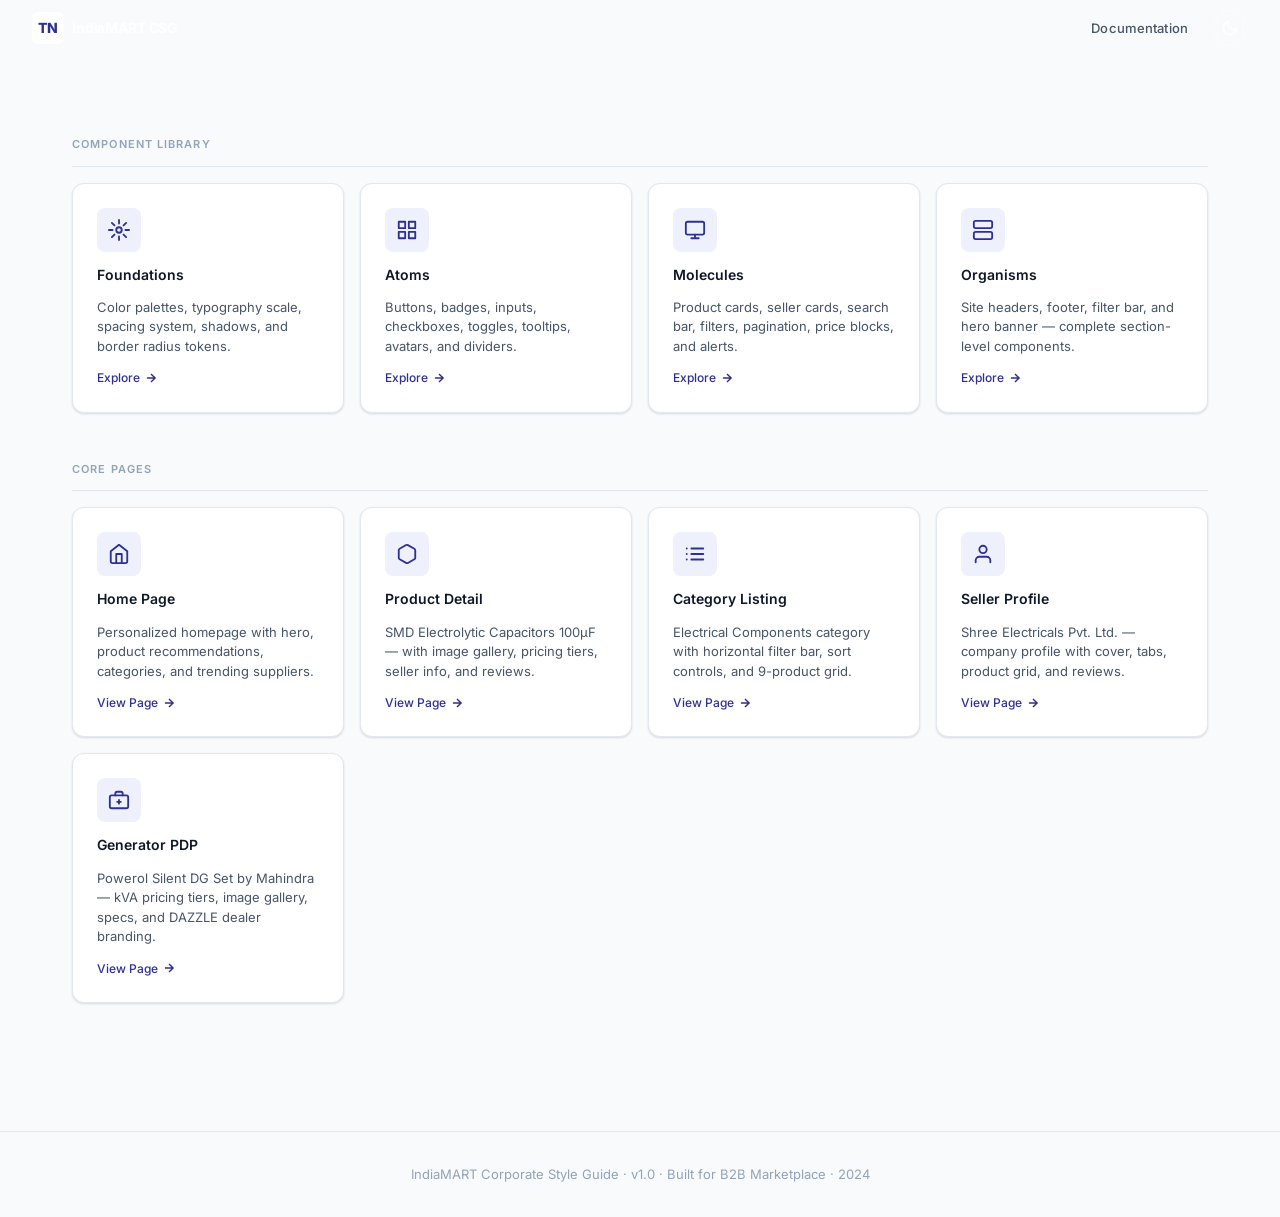
==== commit b0905ee8: "Added link to Generator PDP" ====
--- a/index.html
+++ b/index.html
@@ -499,6 +499,18 @@
         </div>
         <div class="cover-card-title">Seller Profile</div>
         <div class="cover-card-desc">Shree Electricals Pvt. Ltd. — company profile with cover, tabs, product grid, and reviews.</div>
+        <div class="cover-card-arrow">
+          View Page
+          <svg width="14" height="14" viewBox="0 0 24 24" fill="none" stroke="currentColor" stroke-width="2.5"><path d="M5 12h14M12 5l7 7-7 7"/></svg>
+        </div>
+      </a>
+
+      <a href="pages/generator-pdp.html" class="cover-card">
+        <div class="cover-card-icon">
+          <svg width="22" height="22" viewBox="0 0 24 24" fill="none" stroke="currentColor" stroke-width="2" stroke-linecap="round" stroke-linejoin="round"><rect x="2" y="7" width="20" height="14" rx="2"/><path d="M16 7V5a2 2 0 0 0-2-2h-4a2 2 0 0 0-2 2v2"/><line x1="12" y1="12" x2="12" y2="16"/><line x1="10" y1="14" x2="14" y2="14"/></svg>
+        </div>
+        <div class="cover-card-title">Generator PDP</div>
+        <div class="cover-card-desc">Powerol Silent DG Set by Mahindra — kVA pricing tiers, image gallery, specs, and DAZZLE dealer branding.</div>
         <div class="cover-card-arrow">
           View Page
           <svg width="14" height="14" viewBox="0 0 24 24" fill="none" stroke="currentColor" stroke-width="2.5"><path d="M5 12h14M12 5l7 7-7 7"/></svg>
